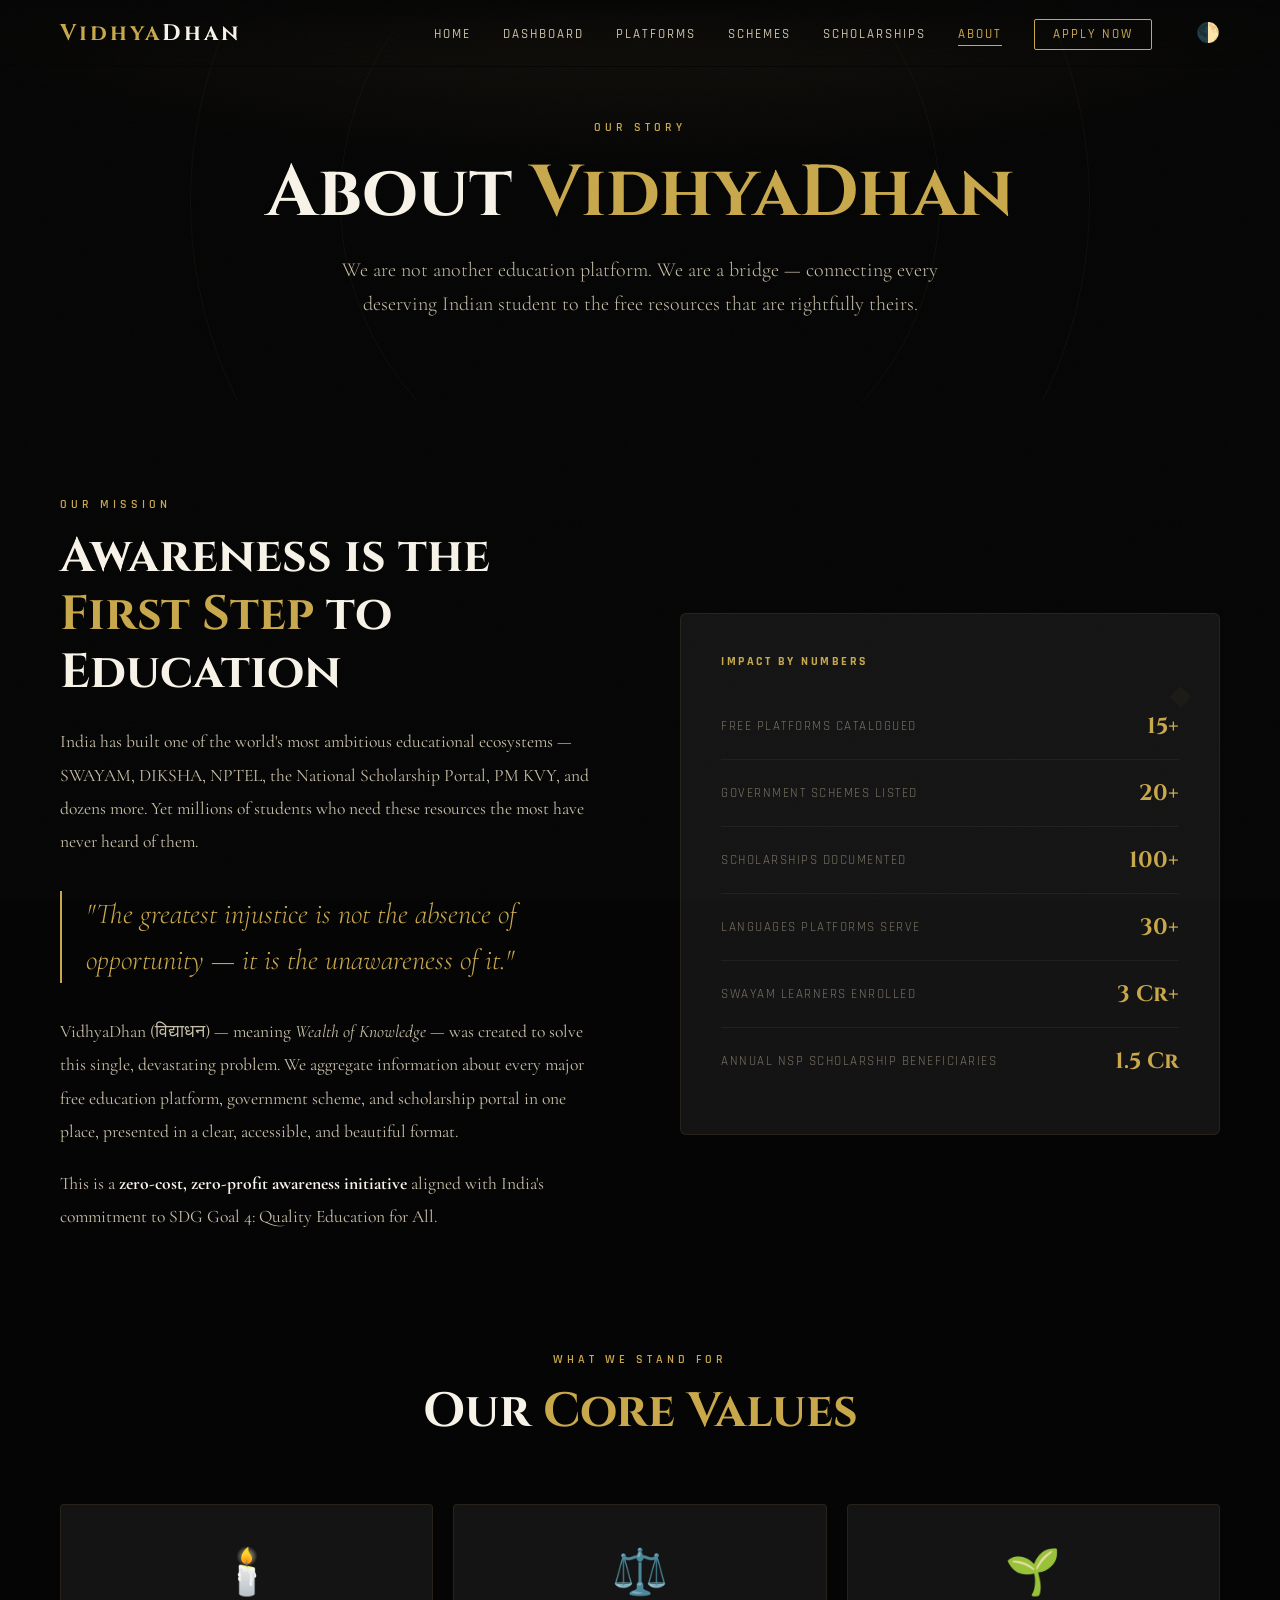
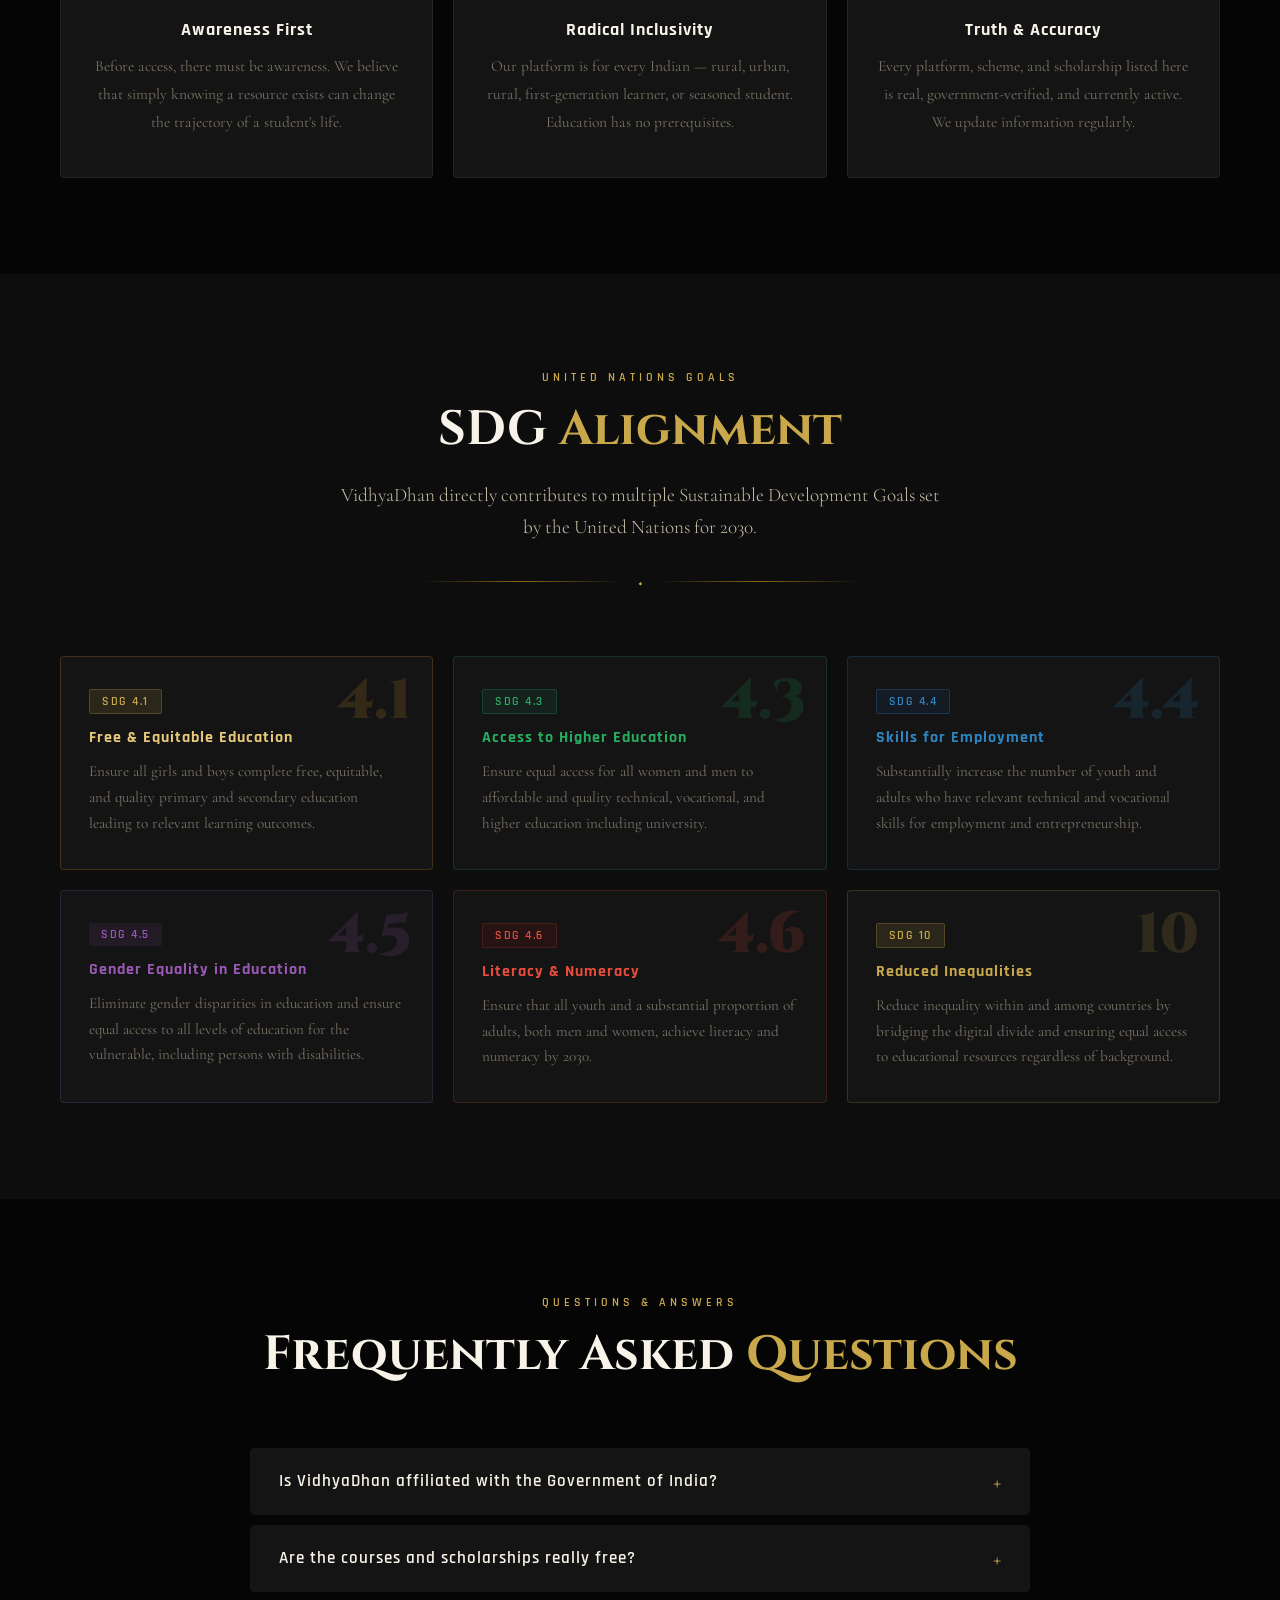
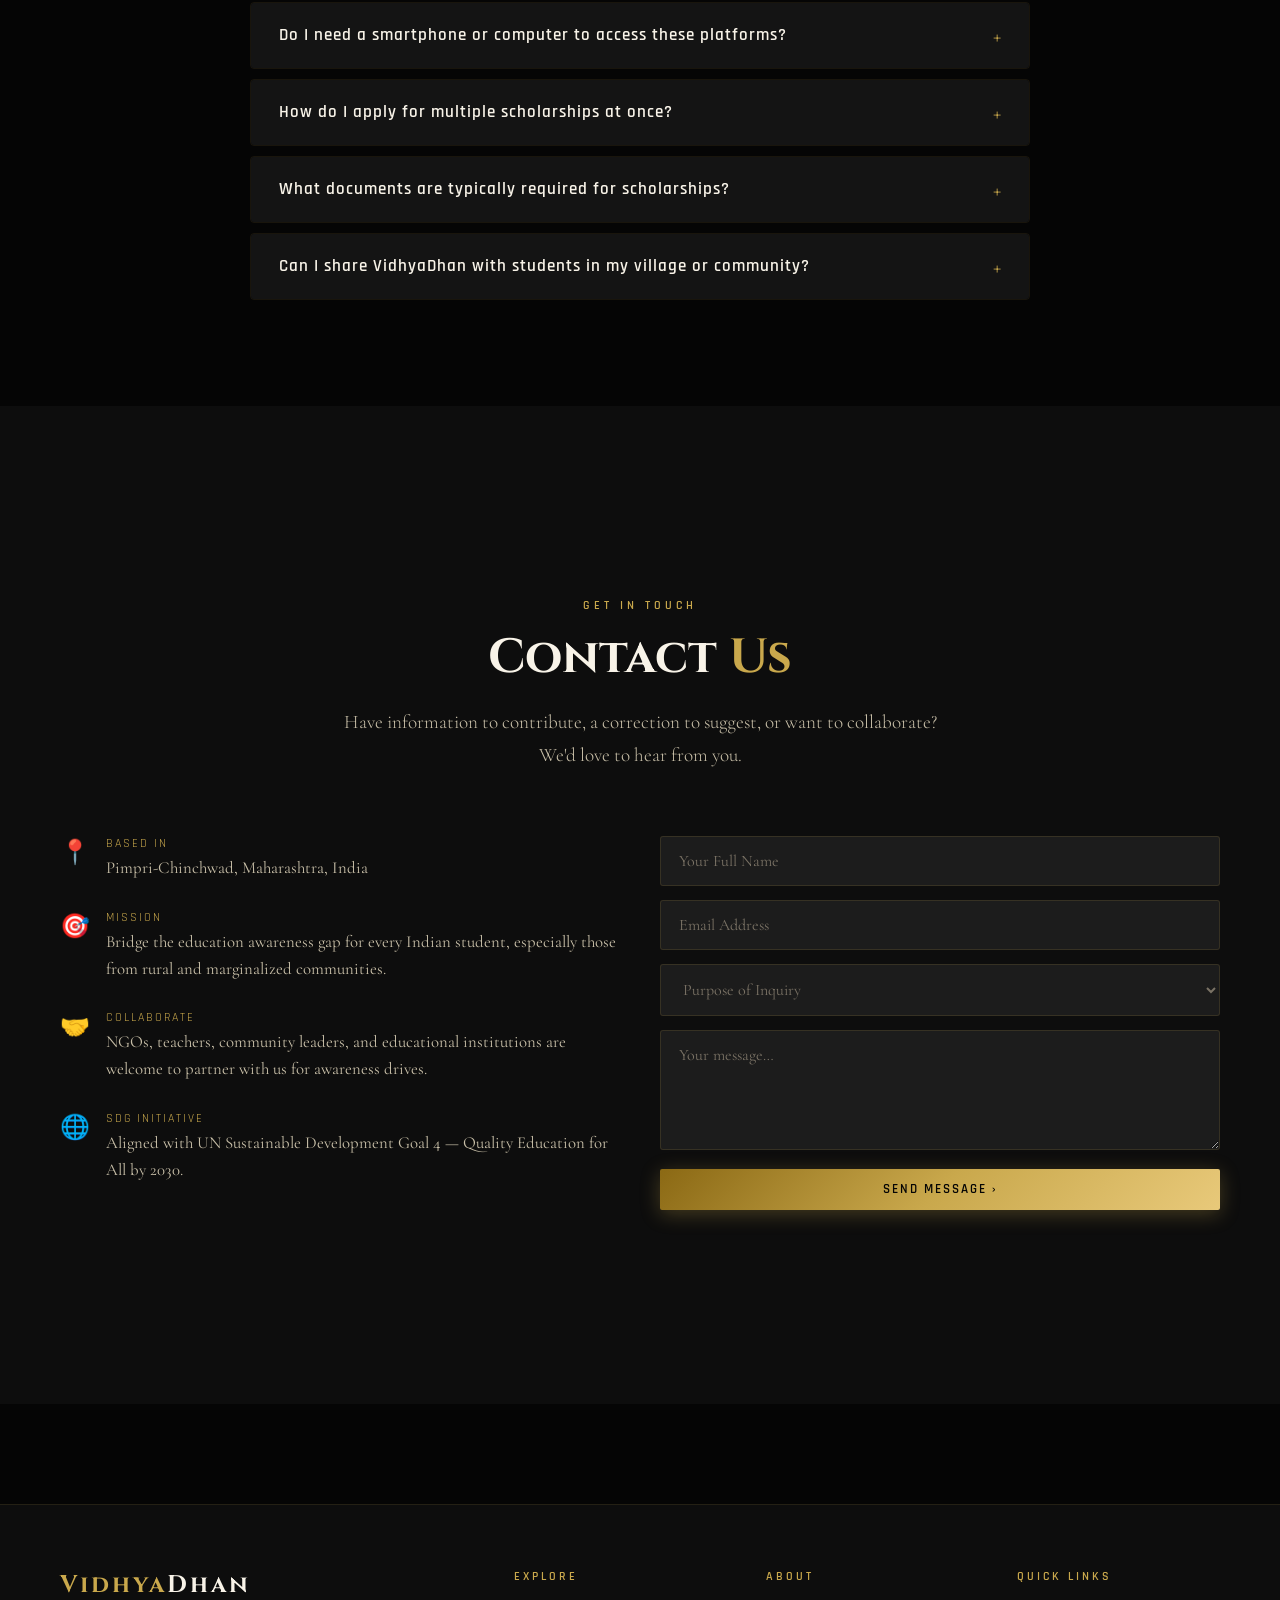
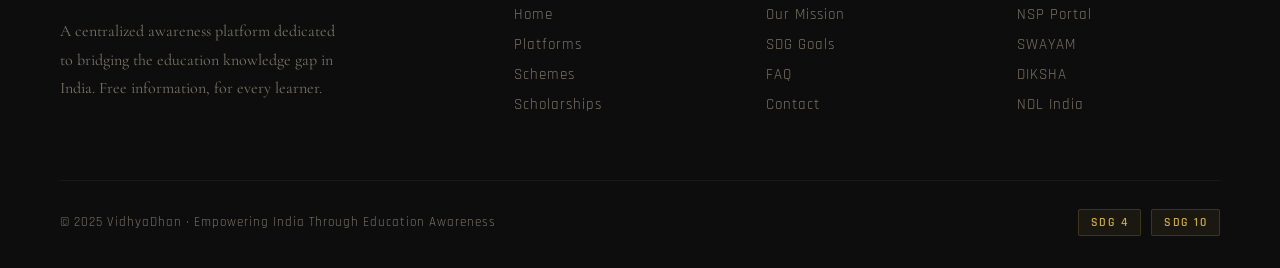
==== about.html @ 25ca8bea "Initial commit: Complete SDG website with all features" ====
<!DOCTYPE html>
<html lang="en">
<head>
<meta charset="UTF-8">
<meta name="viewport" content="width=device-width, initial-scale=1.0">
<meta name="description" content="VidhyaDhan is a free awareness platform connecting Indian students to free education portals, government schemes, and scholarships.">
<meta property="og:title" content="VidhyaDhan — Free Education for Every Indian">
<meta property="og:description" content="Discover free Indian and global education platforms, government schemes, and 100+ scholarships in one place.">
<meta property="og:type" content="website">
<meta name="theme-color" content="#050505">
<title>About — VidhyaDhan</title>
<link rel="stylesheet" href="style.css">
<style>
/* ─── ABOUT-SPECIFIC ─── */
.mission-grid {
  display: grid; grid-template-columns: 1fr 1fr; gap: 80px; align-items: center;
  margin-bottom: 100px;
}
.mission-text h2 { font-size: clamp(2rem, 4vw, 3rem); margin-bottom: 24px; }
.mission-text p { font-size: 1.1rem; color: var(--white-dim); line-height: 1.9; margin-bottom: 18px; }
.mission-pull {
  font-size: clamp(1.3rem, 2.5vw, 1.8rem); color: var(--gold);
  font-style: italic; font-family: 'Cormorant Garamond', serif; font-weight: 300;
  border-left: 2px solid var(--gold); padding-left: 24px;
  line-height: 1.6; margin: 32px 0;
}
.mission-visual {
  background: var(--black-3); border: 1px solid rgba(201,168,76,0.1);
  border-radius: 6px; padding: 40px; position: relative; overflow: hidden;
}
.mission-visual::after {
  content: '◆'; position: absolute; right: 24px; top: 24px;
  font-size: 6rem; color: rgba(201,168,76,0.04); line-height: 1;
}
.mv-row { display: flex; justify-content: space-between; align-items: center; padding: 18px 0; border-bottom: 1px solid rgba(255,255,255,0.05); }
.mv-row:last-child { border-bottom: none; }
.mv-label { font-family: 'Rajdhani', sans-serif; font-size: 0.82rem; color: var(--white-faint); letter-spacing: 1.5px; text-transform: uppercase; }
.mv-value { font-family: 'Cinzel', serif; font-size: 1.4rem; font-weight: 700; color: var(--gold); }

/* SDG Section */
.sdg-section { background: var(--black-2); padding: 96px 0; margin: 0; }
.sdg-cards { display: grid; grid-template-columns: repeat(3, 1fr); gap: 20px; }
.sdg-card {
  padding: 32px 28px; border-radius: 4px; position: relative; overflow: hidden;
  transition: transform 0.3s;
}
.sdg-card:hover { transform: translateY(-4px); }
.sdg-num { font-family: 'Cinzel', serif; font-size: 3.5rem; font-weight: 900; line-height: 1; margin-bottom: 12px; opacity: 0.15; position: absolute; top: 16px; right: 20px; }
.sdg-card h3 { font-family: 'Rajdhani', sans-serif; font-size: 1rem; font-weight: 700; letter-spacing: 1px; margin-bottom: 12px; position: relative; z-index: 1; }
.sdg-card p { font-size: 0.95rem; color: var(--white-faint); line-height: 1.7; position: relative; z-index: 1; }

/* Values */
.values-grid { display: grid; grid-template-columns: repeat(3, 1fr); gap: 20px; }
.value-card { text-align: center; padding: 40px 28px; }
.value-icon { font-size: 2.8rem; margin-bottom: 20px; display: block; }
.value-card h3 { font-family: 'Rajdhani', sans-serif; font-size: 1.1rem; font-weight: 700; letter-spacing: 1px; color: var(--white); margin-bottom: 12px; }
.value-card p { font-size: 0.97rem; color: var(--white-faint); line-height: 1.8; }

/* FAQ */
.faq-wrap { max-width: 780px; margin: 0 auto; }

/* Contact */
.contact-grid { display: grid; grid-template-columns: 1fr 1fr; gap: 40px; align-items: start; }
.contact-form input, .contact-form textarea, .contact-form select {
  width: 100%; padding: 14px 18px; margin-bottom: 14px;
  background: var(--black-4); border: 1px solid rgba(201,168,76,0.15);
  color: var(--white); font-family: 'Cormorant Garamond', serif; font-size: 1rem;
  border-radius: 3px; outline: none; transition: border-color 0.3s;
}
.contact-form input:focus, .contact-form textarea:focus { border-color: var(--gold); }
.contact-form textarea { height: 120px; resize: vertical; }
.contact-form input::placeholder, .contact-form textarea::placeholder { color: var(--white-faint); }
.contact-info-item { display: flex; gap: 16px; align-items: flex-start; margin-bottom: 28px; }
.ci-icon { font-size: 1.5rem; flex-shrink: 0; margin-top: 2px; }
.ci-label { font-family: 'Rajdhani', sans-serif; font-size: 0.75rem; color: var(--gold); letter-spacing: 2px; text-transform: uppercase; margin-bottom: 4px; }
.ci-value { font-size: 1.05rem; color: var(--white-dim); line-height: 1.6; }

@media (max-width: 900px) {
  .mission-grid, .contact-grid { grid-template-columns: 1fr; gap: 40px; }
  .sdg-cards { grid-template-columns: 1fr 1fr; }
  .values-grid { grid-template-columns: 1fr; }
}
@media (max-width: 580px) {
  .sdg-cards { grid-template-columns: 1fr; }
}
</style>
</head>
<body>
<nav>
  <a href="index.html" class="nav-logo">Vidhya<span>Dhan</span></a>
  <ul class="nav-links">
    <li><a href="index.html">Home</a></li>
    <li><a href="dashboard.html">Dashboard</a></li>
    <li><a href="platforms.html">Platforms</a></li>
    <li><a href="schemes.html">Schemes</a></li>
    <li><a href="scholarships.html">Scholarships</a></li>
    <li><a href="about.html" class="active">About</a></li>
    <li><a href="scholarships.html" class="nav-cta">Apply Now</a></li>
  </ul>
  <div class="nav-toggle"><span></span><span></span><span></span></div>
</nav>

<div class="page-hero">
  <div class="page-hero-bg"></div>
  <div class="page-hero-lines"></div>
  <span class="section-eyebrow" style="position:relative;z-index:1">Our Story</span>
  <h1 class="page-hero-title">About <span class="gold">VidhyaDhan</span></h1>
  <p class="page-hero-sub">We are not another education platform. We are a bridge — connecting every deserving Indian student to the free resources that are rightfully theirs.</p>
</div>

<section id="mission">
  <div class="mission-grid">
    <div class="mission-text reveal">
      <span class="section-eyebrow">Our Mission</span>
      <h2>Awareness is the <span style="color:var(--gold)">First Step</span> to Education</h2>
      <p>India has built one of the world's most ambitious educational ecosystems — SWAYAM, DIKSHA, NPTEL, the National Scholarship Portal, PM KVY, and dozens more. Yet millions of students who need these resources the most have never heard of them.</p>
      <div class="mission-pull">"The greatest injustice is not the absence of opportunity — it is the unawareness of it."</div>
      <p>VidhyaDhan (विद्याधन) — meaning <em>Wealth of Knowledge</em> — was created to solve this single, devastating problem. We aggregate information about every major free education platform, government scheme, and scholarship portal in one place, presented in a clear, accessible, and beautiful format.</p>
      <p>This is a <strong style="color:var(--white)">zero-cost, zero-profit awareness initiative</strong> aligned with India's commitment to SDG Goal 4: Quality Education for All.</p>
    </div>
    <div class="mission-visual reveal" data-delay="150">
      <h4 style="font-family:'Rajdhani',sans-serif;font-size:0.78rem;letter-spacing:2.5px;color:var(--gold);text-transform:uppercase;margin-bottom:24px">Impact by Numbers</h4>
      <div class="mv-row">
        <span class="mv-label">Free Platforms Catalogued</span>
        <span class="mv-value">15+</span>
      </div>
      <div class="mv-row">
        <span class="mv-label">Government Schemes Listed</span>
        <span class="mv-value">20+</span>
      </div>
      <div class="mv-row">
        <span class="mv-label">Scholarships Documented</span>
        <span class="mv-value">100+</span>
      </div>
      <div class="mv-row">
        <span class="mv-label">Languages Platforms Serve</span>
        <span class="mv-value">30+</span>
      </div>
      <div class="mv-row">
        <span class="mv-label">SWAYAM Learners Enrolled</span>
        <span class="mv-value">3 Cr+</span>
      </div>
      <div class="mv-row">
        <span class="mv-label">Annual NSP Scholarship Beneficiaries</span>
        <span class="mv-value">1.5 Cr</span>
      </div>
    </div>
  </div>

  <!-- Values -->
  <div class="section-header reveal">
    <span class="section-eyebrow">What We Stand For</span>
    <h2 class="section-title">Our <span class="gold">Core Values</span></h2>
  </div>
  <div class="values-grid">
    <div class="card value-card reveal">
      <span class="value-icon">🕯️</span>
      <h3>Awareness First</h3>
      <p>Before access, there must be awareness. We believe that simply knowing a resource exists can change the trajectory of a student's life.</p>
    </div>
    <div class="card value-card reveal" data-delay="100">
      <span class="value-icon">⚖️</span>
      <h3>Radical Inclusivity</h3>
      <p>Our platform is for every Indian — rural, urban, rural, first-generation learner, or seasoned student. Education has no prerequisites.</p>
    </div>
    <div class="card value-card reveal" data-delay="200">
      <span class="value-icon">🌱</span>
      <h3>Truth & Accuracy</h3>
      <p>Every platform, scheme, and scholarship listed here is real, government-verified, and currently active. We update information regularly.</p>
    </div>
  </div>
</section>

<!-- SDG SECTION -->
<div class="sdg-section" id="sdg">
  <div style="max-width:1280px;margin:0 auto;padding:0 60px;">
    <div class="section-header reveal">
      <span class="section-eyebrow">United Nations Goals</span>
      <h2 class="section-title">SDG <span class="gold">Alignment</span></h2>
      <p class="section-subtitle">VidhyaDhan directly contributes to multiple Sustainable Development Goals set by the United Nations for 2030.</p>
      <div class="gold-divider"><span class="gold-divider-icon">◆</span></div>
    </div>
    <div class="sdg-cards">
      <div class="card sdg-card reveal" style="border-color:rgba(232,160,36,0.2)">
        <div class="sdg-num" style="color:#e8a024">4.1</div>
        <span class="badge badge-gold" style="margin-bottom:14px">SDG 4.1</span>
        <h3 style="color:#e8c97a">Free & Equitable Education</h3>
        <p>Ensure all girls and boys complete free, equitable, and quality primary and secondary education leading to relevant learning outcomes.</p>
      </div>
      <div class="card sdg-card reveal" data-delay="80" style="border-color:rgba(39,174,96,0.2)">
        <div class="sdg-num" style="color:#27ae60">4.3</div>
        <span class="badge badge-emerald" style="margin-bottom:14px">SDG 4.3</span>
        <h3 style="color:#27ae60">Access to Higher Education</h3>
        <p>Ensure equal access for all women and men to affordable and quality technical, vocational, and higher education including university.</p>
      </div>
      <div class="card sdg-card reveal" data-delay="160" style="border-color:rgba(46,134,193,0.2)">
        <div class="sdg-num" style="color:#2e86c1">4.4</div>
        <span class="badge badge-sapphire" style="margin-bottom:14px">SDG 4.4</span>
        <h3 style="color:#2e86c1">Skills for Employment</h3>
        <p>Substantially increase the number of youth and adults who have relevant technical and vocational skills for employment and entrepreneurship.</p>
      </div>
      <div class="card sdg-card reveal" style="border-color:rgba(155,89,182,0.2)">
        <div class="sdg-num" style="color:#9b59b6">4.5</div>
        <span class="badge" style="background:rgba(155,89,182,0.1);color:#9b59b6;border-color:rgba(155,89,182,0.25);margin-bottom:14px">SDG 4.5</span>
        <h3 style="color:#9b59b6">Gender Equality in Education</h3>
        <p>Eliminate gender disparities in education and ensure equal access to all levels of education for the vulnerable, including persons with disabilities.</p>
      </div>
      <div class="card sdg-card reveal" data-delay="80" style="border-color:rgba(231,76,60,0.2)">
        <div class="sdg-num" style="color:#e74c3c">4.6</div>
        <span class="badge badge-crimson" style="margin-bottom:14px">SDG 4.6</span>
        <h3 style="color:#e74c3c">Literacy & Numeracy</h3>
        <p>Ensure that all youth and a substantial proportion of adults, both men and women, achieve literacy and numeracy by 2030.</p>
      </div>
      <div class="card sdg-card reveal" data-delay="160" style="border-color:rgba(201,168,76,0.2)">
        <div class="sdg-num" style="color:var(--gold)">10</div>
        <span class="badge badge-gold" style="margin-bottom:14px">SDG 10</span>
        <h3 style="color:var(--gold)">Reduced Inequalities</h3>
        <p>Reduce inequality within and among countries by bridging the digital divide and ensuring equal access to educational resources regardless of background.</p>
      </div>
    </div>
  </div>
</div>

<!-- FAQ -->
<section>
  <div class="section-header reveal">
    <span class="section-eyebrow">Questions & Answers</span>
    <h2 class="section-title">Frequently Asked <span class="gold">Questions</span></h2>
  </div>
  <div class="faq-wrap">
    <div class="accordion-item reveal">
      <div class="accordion-header">
        <h4>Is VidhyaDhan affiliated with the Government of India?</h4>
        <span class="accordion-icon">+</span>
      </div>
      <div class="accordion-body"><div class="accordion-body-inner">
        VidhyaDhan is an independent awareness initiative and is not officially affiliated with the Government of India. However, all information listed on this platform is sourced directly from official government portals (swayam.gov.in, diksha.gov.in, scholarships.gov.in, etc.) and is updated regularly for accuracy.
      </div></div>
    </div>
    <div class="accordion-item reveal">
      <div class="accordion-header">
        <h4>Are the courses and scholarships really free?</h4>
        <span class="accordion-icon">+</span>
      </div>
      <div class="accordion-body"><div class="accordion-body-inner">
        Yes. Every platform and scheme listed on VidhyaDhan offers free access to learning content. Some platforms (like SWAYAM and NPTEL) offer optional paid certification exams, but the course content itself is completely free. Scholarships listed are real government schemes with verified disbursements.
      </div></div>
    </div>
    <div class="accordion-item reveal">
      <div class="accordion-header">
        <h4>Do I need a smartphone or computer to access these platforms?</h4>
        <span class="accordion-icon">+</span>
      </div>
      <div class="accordion-body"><div class="accordion-body-inner">
        Not necessarily. PM e-VIDYA offers education through 34 DTH TV channels and radio — no internet or device required. DIKSHA has an offline mode. For students with smartphones, most platforms have dedicated apps with low-data or offline modes. We recommend DIKSHA and SWAYAM apps for mobile learners.
      </div></div>
    </div>
    <div class="accordion-item reveal">
      <div class="accordion-header">
        <h4>How do I apply for multiple scholarships at once?</h4>
        <span class="accordion-icon">+</span>
      </div>
      <div class="accordion-body"><div class="accordion-body-inner">
        The National Scholarship Portal (scholarships.gov.in) is a single-window system. After registering once with your Aadhaar, you can apply to all eligible central government scholarships simultaneously. The system automatically matches you with schemes based on your profile. There is no limit on how many schemes you can apply to.
      </div></div>
    </div>
    <div class="accordion-item reveal">
      <div class="accordion-header">
        <h4>What documents are typically required for scholarships?</h4>
        <span class="accordion-icon">+</span>
      </div>
      <div class="accordion-body"><div class="accordion-body-inner">
        Most scholarships require: Aadhaar Card, Class 10/12 marksheets, Bank account details (in student's name), Income certificate from a government authority, Caste certificate (if applicable), Admission letter or fee receipt from the institution, and a recent passport-size photograph. Prepare these documents before the deadline to avoid last-minute issues.
      </div></div>
    </div>
    <div class="accordion-item reveal">
      <div class="accordion-header">
        <h4>Can I share VidhyaDhan with students in my village or community?</h4>
        <span class="accordion-icon">+</span>
      </div>
      <div class="accordion-body"><div class="accordion-body-inner">
        Absolutely — and we encourage it! VidhyaDhan was built precisely for this purpose. Please share this website with teachers, parents, NGOs, gram panchayats, and any student who could benefit. Print pages if needed, share links, or simply walk through it with someone who needs it. Every share potentially unlocks a future.
      </div></div>
    </div>
  </div>
</section>

<!-- CONTACT -->
<section style="background:var(--black-2);max-width:none;padding-left:0;padding-right:0;">
  <div style="max-width:1280px;margin:0 auto;padding:96px 60px;">
    <div class="section-header reveal">
      <span class="section-eyebrow">Get in Touch</span>
      <h2 class="section-title">Contact <span class="gold">Us</span></h2>
      <p class="section-subtitle">Have information to contribute, a correction to suggest, or want to collaborate? We'd love to hear from you.</p>
    </div>
    <div class="contact-grid">
      <div class="reveal">
        <div class="contact-info-item">
          <span class="ci-icon">📍</span>
          <div>
            <div class="ci-label">Based In</div>
            <div class="ci-value">Pimpri-Chinchwad, Maharashtra, India</div>
          </div>
        </div>
        <div class="contact-info-item">
          <span class="ci-icon">🎯</span>
          <div>
            <div class="ci-label">Mission</div>
            <div class="ci-value">Bridge the education awareness gap for every Indian student, especially those from rural and marginalized communities.</div>
          </div>
        </div>
        <div class="contact-info-item">
          <span class="ci-icon">🤝</span>
          <div>
            <div class="ci-label">Collaborate</div>
            <div class="ci-value">NGOs, teachers, community leaders, and educational institutions are welcome to partner with us for awareness drives.</div>
          </div>
        </div>
        <div class="contact-info-item">
          <span class="ci-icon">🌐</span>
          <div>
            <div class="ci-label">SDG Initiative</div>
            <div class="ci-value">Aligned with UN Sustainable Development Goal 4 — Quality Education for All by 2030.</div>
          </div>
        </div>
      </div>
      <div class="reveal" data-delay="150">
        <div class="contact-form">
          <input type="text" placeholder="Your Full Name">
          <input type="email" placeholder="Email Address">
          <select style="color:var(--white-faint)">
            <option value="" disabled selected>Purpose of Inquiry</option>
            <option>Report a broken/outdated link</option>
            <option>Suggest a new platform/scheme</option>
            <option>Partnership / Collaboration</option>
            <option>General Feedback</option>
            <option>Other</option>
          </select>
          <textarea placeholder="Your message…"></textarea>
          <button class="btn btn-gold" style="width:100%;justify-content:center" onclick="alert('Thank you! Your message has been received. We will respond within 48 hours.')">Send Message ›</button>
        </div>
      </div>
    </div>
  </div>
</section>

<footer>
  <div class="footer-grid">
    <div class="footer-brand">
      <span class="footer-logo">Vidhya<span>Dhan</span></span>
      <p class="footer-desc">A centralized awareness platform dedicated to bridging the education knowledge gap in India. Free information, for every learner.</p>
    </div>
    <div class="footer-col"><h5>Explore</h5><ul>
      <li><a href="index.html">Home</a></li>
      <li><a href="platforms.html">Platforms</a></li>
      <li><a href="schemes.html">Schemes</a></li>
      <li><a href="scholarships.html">Scholarships</a></li>
    </ul></div>
    <div class="footer-col"><h5>About</h5><ul>
      <li><a href="#mission">Our Mission</a></li>
      <li><a href="#sdg">SDG Goals</a></li>
      <li><a href="#">FAQ</a></li>
      <li><a href="#">Contact</a></li>
    </ul></div>
    <div class="footer-col"><h5>Quick Links</h5><ul>
      <li><a href="https://scholarships.gov.in" target="_blank">NSP Portal</a></li>
      <li><a href="https://swayam.gov.in" target="_blank">SWAYAM</a></li>
      <li><a href="https://diksha.gov.in" target="_blank">DIKSHA</a></li>
      <li><a href="https://ndl.gov.in" target="_blank">NDL India</a></li>
    </ul></div>
  </div>
  <div class="footer-bottom">
    <p class="footer-copy">© 2025 VidhyaDhan · Empowering India Through Education Awareness</p>
    <div class="footer-sdg">
      <span class="sdg-badge">SDG 4</span>
      <span class="sdg-badge">SDG 10</span>
    </div>
  </div>
</footer>
<script src="main.js"></script>
</body>
</html>
---- style.css ----
/* ═══════════════════════════════════════════════════════════
   VIDHYADHAN — SHARED DESIGN SYSTEM
   Premium Black × Gold Education Portal
═══════════════════════════════════════════════════════════ */

@import url('https://fonts.googleapis.com/css2?family=Cinzel:wght@400;600;700;900&family=Cormorant+Garamond:ital,wght@0,300;0,400;0,600;1,300;1,400&family=Rajdhani:wght@300;400;500;600;700&display=swap');

:root {
  --gold:         #C9A84C;
  --gold-light:   #E8C97A;
  --gold-pale:    #F5E6B8;
  --gold-dark:    #8B6914;
  --gold-dim:     rgba(201,168,76,0.15);
  --black:        #050505;
  --black-2:      #0D0D0D;
  --black-3:      #141414;
  --black-4:      #1C1C1C;
  --black-5:      #252525;
  --white:        #F8F3E8;
  --white-dim:    #C8BFA8;
  --white-faint:  #7A7265;
  --emerald:      #1A6B4A;
  --emerald-l:    #27AE60;
  --sapphire:     #1A3A6B;
  --sapphire-l:   #2E86C1;
  --crimson:      #8B1A1A;
  --crimson-l:    #C0392B;
}

*, *::before, *::after { box-sizing: border-box; margin: 0; padding: 0; }
html { scroll-behavior: smooth; }

body {
  background: var(--black);
  color: var(--white);
  font-family: 'Cormorant Garamond', Georgia, serif;
  overflow-x: hidden;
  min-height: 100vh;
}

/* Noise texture overlay */
body::after {
  content: '';
  position: fixed; inset: 0; pointer-events: none; z-index: 9998;
  opacity: 0.025;
  background-image: url("data:image/svg+xml,%3Csvg xmlns='http://www.w3.org/2000/svg' width='300' height='300'%3E%3Cfilter id='n'%3E%3CfeTurbulence type='fractalNoise' baseFrequency='0.75' numOctaves='4' stitchTiles='stitch'/%3E%3C/filter%3E%3Crect width='300' height='300' filter='url(%23n)'/%3E%3C/svg%3E");
}

::-webkit-scrollbar { width: 4px; }
::-webkit-scrollbar-track { background: var(--black-2); }
::-webkit-scrollbar-thumb { background: var(--gold-dark); border-radius: 2px; }

/* ══════════ TYPOGRAPHY ══════════ */
h1, h2, h3, h4 { font-family: 'Cinzel', serif; font-weight: 700; line-height: 1.2; }
p, li, td, th { font-family: 'Cormorant Garamond', serif; }
.label, .tag, .btn, nav a, .stat-num { font-family: 'Rajdhani', sans-serif; }

/* ══════════ NAVIGATION ══════════ */
nav {
  position: fixed; top: 0; left: 0; right: 0; z-index: 1000;
  display: flex; align-items: center; justify-content: space-between;
  padding: 18px 60px;
  background: linear-gradient(to bottom, rgba(5,5,5,0.98) 0%, transparent 100%);
  transition: background 0.4s, border-color 0.4s;
  border-bottom: 1px solid transparent;
}
nav.scrolled {
  background: rgba(7,7,7,0.97);
  border-color: rgba(201,168,76,0.18);
  backdrop-filter: blur(12px);
}
.nav-logo {
  font-family: 'Cinzel', serif; font-size: 1.4rem; font-weight: 700;
  color: var(--gold); text-decoration: none; letter-spacing: 3px;
}
.nav-logo span { color: var(--white); }
.nav-links { display: flex; gap: 32px; list-style: none; align-items: center; }
.nav-links a {
  font-family: 'Rajdhani', sans-serif; font-size: 0.82rem; font-weight: 500;
  color: var(--white-dim); text-decoration: none; letter-spacing: 2px;
  text-transform: uppercase; position: relative; transition: color 0.3s;
  padding-bottom: 3px;
}
.nav-links a::after {
  content: ''; position: absolute; bottom: 0; left: 0; right: 0; height: 1px;
  background: var(--gold); transform: scaleX(0); transform-origin: left;
  transition: transform 0.3s;
}
.nav-links a:hover, .nav-links a.active { color: var(--gold); }
.nav-links a:hover::after, .nav-links a.active::after { transform: scaleX(1); }
.nav-cta {
  background: transparent;
  border: 1px solid var(--gold);
  color: var(--gold) !important;
  padding: 6px 18px !important;
  border-radius: 2px;
  transition: background 0.3s, color 0.3s !important;
}
.nav-cta:hover { background: var(--gold) !important; color: var(--black) !important; }
.nav-cta::after { display: none !important; }

/* Mobile nav toggle */
.nav-toggle { display: none; flex-direction: column; gap: 5px; cursor: pointer; padding: 4px; }
.nav-toggle span {
  display: block; width: 24px; height: 1.5px; background: var(--gold); transition: all 0.3s;
}

/* ══════════ GOLD DIVIDER ══════════ */
.gold-divider {
  display: flex; align-items: center; gap: 16px; margin: 0 auto;
  justify-content: center;
}
.gold-divider::before, .gold-divider::after {
  content: ''; flex: 1; height: 1px;
  background: linear-gradient(to right, transparent, var(--gold-dark), transparent);
  max-width: 200px;
}
.gold-divider-icon { color: var(--gold); font-size: 1rem; }

/* ══════════ SECTION HEADER ══════════ */
.section-header { text-align: center; margin-bottom: 64px; }
.section-eyebrow {
  font-family: 'Rajdhani', sans-serif; font-size: 0.75rem; font-weight: 600;
  color: var(--gold); letter-spacing: 4px; text-transform: uppercase;
  margin-bottom: 16px; display: block;
}
.section-title {
  font-size: clamp(1.8rem, 4vw, 3rem); color: var(--white);
  margin-bottom: 20px;
}
.section-title .gold { color: var(--gold); }
.section-subtitle {
  font-size: 1.2rem; color: var(--white-dim); max-width: 600px; margin: 0 auto 28px;
  font-weight: 300; line-height: 1.7;
}

/* ══════════ BUTTONS ══════════ */
.btn {
  display: inline-flex; align-items: center; gap: 8px;
  padding: 12px 32px; font-size: 0.82rem; font-weight: 600;
  letter-spacing: 2px; text-transform: uppercase; text-decoration: none;
  border: none; cursor: pointer; transition: all 0.3s; border-radius: 2px;
  font-family: 'Rajdhani', sans-serif;
}
.btn-gold {
  background: linear-gradient(135deg, var(--gold-dark), var(--gold), var(--gold-light));
  color: var(--black); box-shadow: 0 4px 20px rgba(201,168,76,0.3);
}
.btn-gold:hover {
  box-shadow: 0 6px 30px rgba(201,168,76,0.5); transform: translateY(-2px);
}
.btn-outline {
  background: transparent; color: var(--gold);
  border: 1px solid rgba(201,168,76,0.5);
}
.btn-outline:hover { border-color: var(--gold); background: var(--gold-dim); }

/* ══════════ CARDS ══════════ */
.card {
  background: var(--black-3);
  border: 1px solid rgba(201,168,76,0.1);
  border-radius: 4px; padding: 32px;
  transition: border-color 0.3s, transform 0.3s, box-shadow 0.3s;
  position: relative; overflow: hidden;
}
.card::before {
  content: ''; position: absolute; top: 0; left: 0; right: 0; height: 1px;
  background: linear-gradient(to right, transparent, var(--gold), transparent);
  opacity: 0; transition: opacity 0.3s;
}
.card:hover {
  border-color: rgba(201,168,76,0.35);
  transform: translateY(-4px);
  box-shadow: 0 12px 40px rgba(0,0,0,0.5), 0 0 30px rgba(201,168,76,0.06);
}
.card:hover::before { opacity: 1; }

/* ══════════ STATS ══════════ */
.stat-num {
  font-size: 3rem; font-weight: 700; color: var(--gold);
  line-height: 1; letter-spacing: -1px;
}
.stat-label { font-size: 0.9rem; color: var(--white-dim); margin-top: 6px; }

/* ══════════ BADGE / TAG ══════════ */
.badge {
  display: inline-block; padding: 4px 12px; border-radius: 2px;
  font-family: 'Rajdhani', sans-serif; font-size: 0.72rem; font-weight: 600;
  letter-spacing: 1.5px; text-transform: uppercase;
}
.badge-gold { background: rgba(201,168,76,0.12); color: var(--gold); border: 1px solid rgba(201,168,76,0.25); }
.badge-emerald { background: rgba(26,107,74,0.15); color: var(--emerald-l); border: 1px solid rgba(39,174,96,0.25); }
.badge-sapphire { background: rgba(26,58,107,0.2); color: var(--sapphire-l); border: 1px solid rgba(46,134,193,0.25); }
.badge-crimson { background: rgba(139,26,26,0.15); color: #E74C3C; border: 1px solid rgba(192,57,43,0.25); }

/* ══════════ PAGE HERO ══════════ */
.page-hero {
  min-height: 42vh; display: flex; flex-direction: column;
  align-items: center; justify-content: center; text-align: center;
  padding: 120px 60px 80px; position: relative; overflow: hidden;
}
.page-hero-bg {
  position: absolute; inset: 0;
  background: radial-gradient(ellipse 80% 60% at 50% 0%, rgba(201,168,76,0.08) 0%, transparent 70%);
}
.page-hero-lines {
  position: absolute; inset: 0; overflow: hidden; pointer-events: none;
}
.page-hero-lines::before, .page-hero-lines::after {
  content: ''; position: absolute;
  border: 1px solid rgba(201,168,76,0.05);
}
.page-hero-lines::before {
  width: 600px; height: 600px; border-radius: 50%;
  top: 50%; left: 50%; transform: translate(-50%, -50%);
}
.page-hero-lines::after {
  width: 900px; height: 900px; border-radius: 50%;
  top: 50%; left: 50%; transform: translate(-50%, -50%);
}
.page-hero-title {
  font-size: clamp(2.2rem, 6vw, 4.5rem); color: var(--white);
  position: relative; z-index: 1; margin-bottom: 16px;
}
.page-hero-title .gold { color: var(--gold); }
.page-hero-sub {
  font-size: 1.25rem; color: var(--white-dim); max-width: 650px;
  font-weight: 300; line-height: 1.7; position: relative; z-index: 1;
}

/* ══════════ TABLE ══════════ */
.data-table { width: 100%; border-collapse: collapse; font-size: 1rem; }
.data-table thead th {
  font-family: 'Rajdhani', sans-serif; font-size: 0.75rem; font-weight: 600;
  letter-spacing: 2px; text-transform: uppercase; color: var(--gold);
  padding: 14px 20px; border-bottom: 1px solid rgba(201,168,76,0.3);
  text-align: left; background: var(--black-4);
}
.data-table tbody tr { border-bottom: 1px solid rgba(255,255,255,0.04); transition: background 0.2s; }
.data-table tbody tr:hover { background: rgba(201,168,76,0.04); }
.data-table td { padding: 16px 20px; color: var(--white-dim); vertical-align: top; line-height: 1.6; }
.data-table td strong { color: var(--white); font-weight: 600; }
.data-table td a { color: var(--gold); text-decoration: none; font-family: 'Rajdhani', sans-serif; font-size: 0.85rem; letter-spacing: 1px; }
.data-table td a:hover { color: var(--gold-light); }

/* ══════════ ACCORDION ══════════ */
.accordion-item {
  border: 1px solid rgba(201,168,76,0.1); border-radius: 4px; margin-bottom: 10px;
  overflow: hidden;
}
.accordion-header {
  display: flex; align-items: center; justify-content: space-between;
  padding: 20px 28px; cursor: pointer; background: var(--black-3);
  transition: background 0.3s;
}
.accordion-header:hover { background: var(--black-4); }
.accordion-header h4 { font-size: 1.05rem; color: var(--white); font-family: 'Rajdhani', sans-serif; font-weight: 600; letter-spacing: 1px; }
.accordion-icon { color: var(--gold); font-size: 1.3rem; transition: transform 0.3s; flex-shrink: 0; }
.accordion-item.open .accordion-icon { transform: rotate(45deg); }
.accordion-body { max-height: 0; overflow: hidden; transition: max-height 0.4s ease; }
.accordion-body-inner { padding: 20px 28px 28px; color: var(--white-dim); line-height: 1.8; font-size: 1.05rem; }
.accordion-item.open .accordion-body { max-height: 600px; }

/* ══════════ SEARCH ══════════ */
.search-wrap { position: relative; max-width: 540px; margin: 0 auto 48px; }
.search-input {
  width: 100%; padding: 16px 52px 16px 20px;
  background: var(--black-3); border: 1px solid rgba(201,168,76,0.2);
  color: var(--white); font-family: 'Rajdhani', sans-serif; font-size: 1rem;
  border-radius: 3px; outline: none; transition: border-color 0.3s;
  letter-spacing: 1px;
}
.search-input::placeholder { color: var(--white-faint); }
.search-input:focus { border-color: var(--gold); }
.search-icon { position: absolute; right: 16px; top: 50%; transform: translateY(-50%); color: var(--gold); font-size: 1.1rem; }

/* ══════════ FOOTER ══════════ */
footer {
  background: var(--black-2);
  border-top: 1px solid rgba(201,168,76,0.12);
  padding: 64px 60px 32px;
  margin-top: 100px;
}
.footer-grid {
  display: grid; grid-template-columns: 2fr 1fr 1fr 1fr; gap: 48px;
  margin-bottom: 56px;
}
.footer-brand { }
.footer-logo {
  font-family: 'Cinzel', serif; font-size: 1.5rem; font-weight: 700;
  color: var(--gold); letter-spacing: 3px; margin-bottom: 16px; display: block;
}
.footer-logo span { color: var(--white); }
.footer-desc { font-size: 1rem; color: var(--white-faint); line-height: 1.8; max-width: 280px; }
.footer-col h5 {
  font-family: 'Rajdhani', sans-serif; font-size: 0.75rem; font-weight: 600;
  color: var(--gold); letter-spacing: 3px; text-transform: uppercase; margin-bottom: 20px;
}
.footer-col ul { list-style: none; }
.footer-col ul li { margin-bottom: 10px; }
.footer-col ul li a {
  color: var(--white-faint); text-decoration: none; font-size: 0.95rem;
  transition: color 0.3s; font-family: 'Rajdhani', sans-serif; letter-spacing: 1px;
}
.footer-col ul li a:hover { color: var(--gold); }
.footer-bottom {
  border-top: 1px solid rgba(255,255,255,0.05);
  padding-top: 28px; display: flex; align-items: center; justify-content: space-between;
  flex-wrap: wrap; gap: 12px;
}
.footer-copy { font-size: 0.82rem; color: var(--white-faint); font-family: 'Rajdhani', sans-serif; letter-spacing: 1px; }
.footer-sdg { display: flex; align-items: center; gap: 10px; }
.sdg-badge {
  background: rgba(201,168,76,0.08); border: 1px solid rgba(201,168,76,0.2);
  color: var(--gold); font-family: 'Rajdhani', sans-serif; font-size: 0.72rem;
  font-weight: 600; letter-spacing: 1.5px; padding: 5px 12px; border-radius: 2px;
}

/* ══════════ REVEAL ANIMATION ══════════ */
.reveal {
  opacity: 0; transform: translateY(28px); transition: opacity 0.7s ease, transform 0.7s ease;
}
.reveal.visible { opacity: 1; transform: none; }

/* ══════════ GRID UTILITIES ══════════ */
.grid-2 { display: grid; grid-template-columns: repeat(2, 1fr); gap: 24px; }
.grid-3 { display: grid; grid-template-columns: repeat(3, 1fr); gap: 24px; }
.grid-4 { display: grid; grid-template-columns: repeat(4, 1fr); gap: 24px; }

/* ══════════ SECTION ══════════ */
section { padding: 96px 60px; max-width: 1280px; margin: 0 auto; }
.full-width-section { padding: 96px 0; }
.full-width-section > * { max-width: 1280px; margin-left: auto; margin-right: auto; padding-left: 60px; padding-right: 60px; }

/* ══════════ RESPONSIVE ══════════ */
@media (max-width: 1024px) {
  nav { padding: 18px 32px; }
  section { padding: 72px 32px; }
  .grid-4 { grid-template-columns: repeat(2, 1fr); }
  .footer-grid { grid-template-columns: 1fr 1fr; }
}
@media (max-width: 768px) {
  nav { padding: 16px 24px; }
  .nav-links { display: none; flex-direction: column; position: absolute; top: 100%; left: 0; right: 0; background: var(--black-2); padding: 20px 24px; gap: 20px; border-bottom: 1px solid var(--gold-dim); }
  .nav-links.open { display: flex; }
  .nav-toggle { display: flex; }
  section { padding: 60px 24px; }
  .grid-2, .grid-3, .grid-4 { grid-template-columns: 1fr; }
  .footer-grid { grid-template-columns: 1fr; }
  footer { padding: 48px 24px 28px; }
  .page-hero { padding: 100px 24px 60px; }
  .data-table { font-size: 0.9rem; }
  .data-table thead th, .data-table td { padding: 12px 12px; }
}

/* ---------- LIGHT MODE ---------- */
body.light-mode {
  --black: #F8F3E8;
  --black-2: #F0EAD6;
  --black-3: #FFFFFF;
  --black-4: #E8E0CB;
  --black-5: #DCD2BB;
  --white: #1A1A1A;
  --white-dim: #4A4A4A;
  --white-faint: #6A6A6A;
  --gold-dim: rgba(201,168,76,0.25);
}
body.light-mode nav {
  background: linear-gradient(to bottom, rgba(248,243,232,0.98) 0%, transparent 100%);
}
body.light-mode nav.scrolled {
  background: rgba(250,248,242,0.97);
  border-color: rgba(201,168,76,0.3);
}
body.light-mode .nav-logo span { color: var(--white); }
body.light-mode .page-hero-title { color: var(--white); }
body.light-mode .data-table tbody tr { border-bottom: 1px solid rgba(0,0,0,0.08); }
body.light-mode .card, body.light-mode .platform-full-card, body.light-mode .global-card, body.light-mode .scheme-card, body.light-mode .scholarship-card, body.light-mode .dash-card {
  box-shadow: 0 4px 20px rgba(0,0,0,0.03);
}
body.light-mode .scheme-card .scheme-detail, body.light-mode #checker-results { border-top-color: rgba(0,0,0,0.08); }
body.light-mode .accordion-header { border-bottom: 1px solid rgba(0,0,0,0.05); }
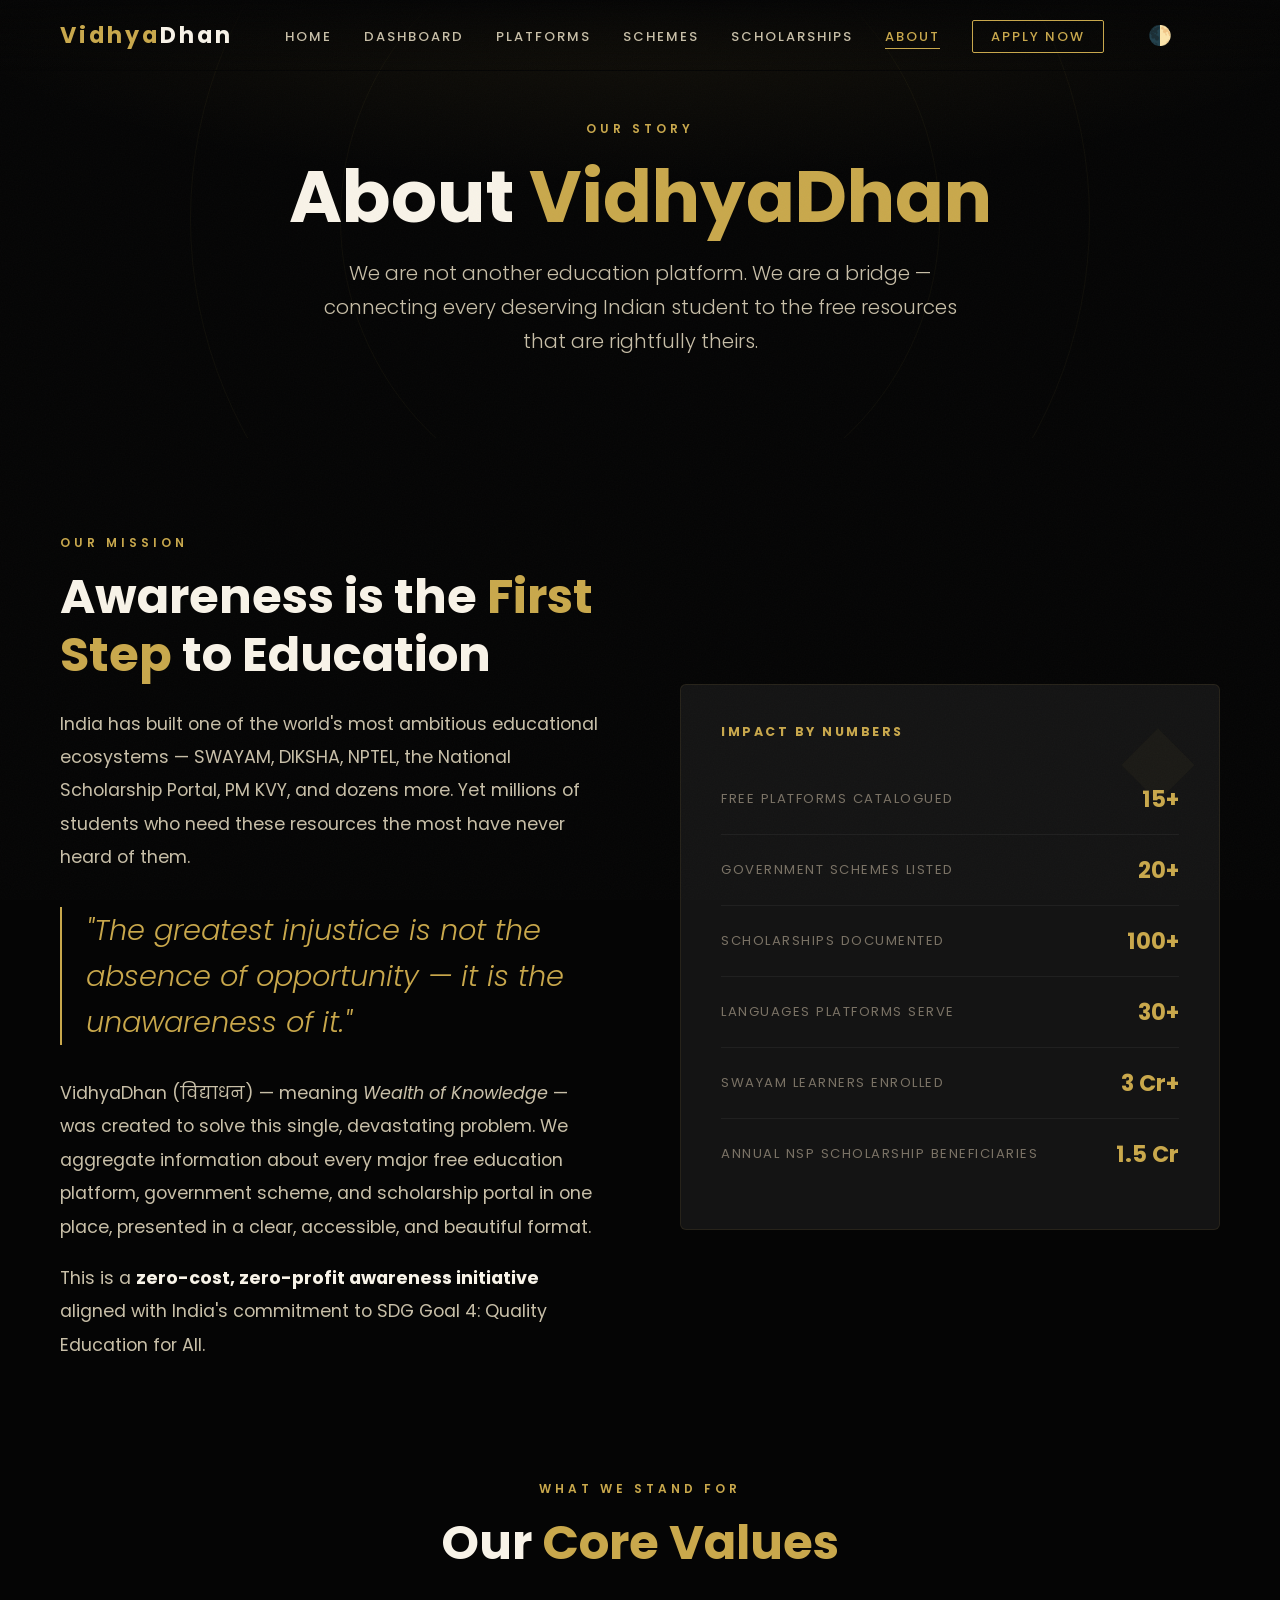
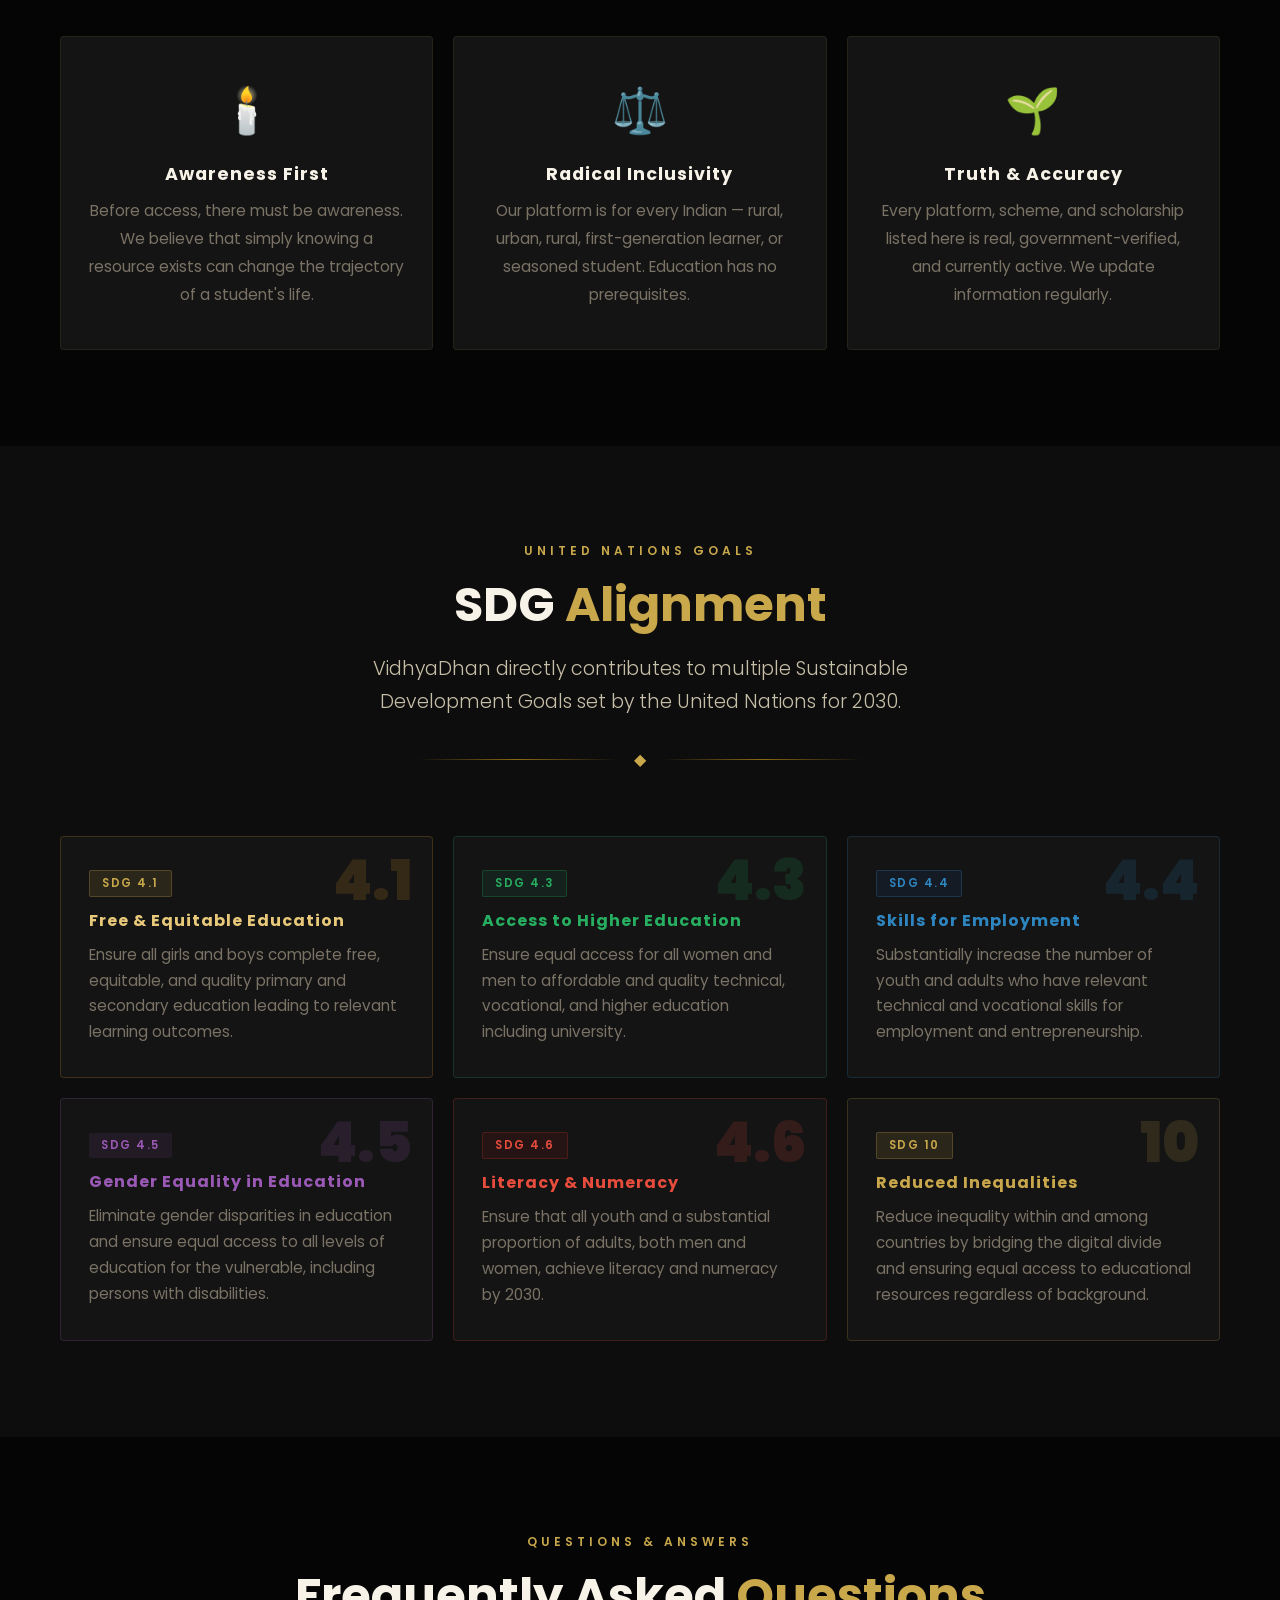
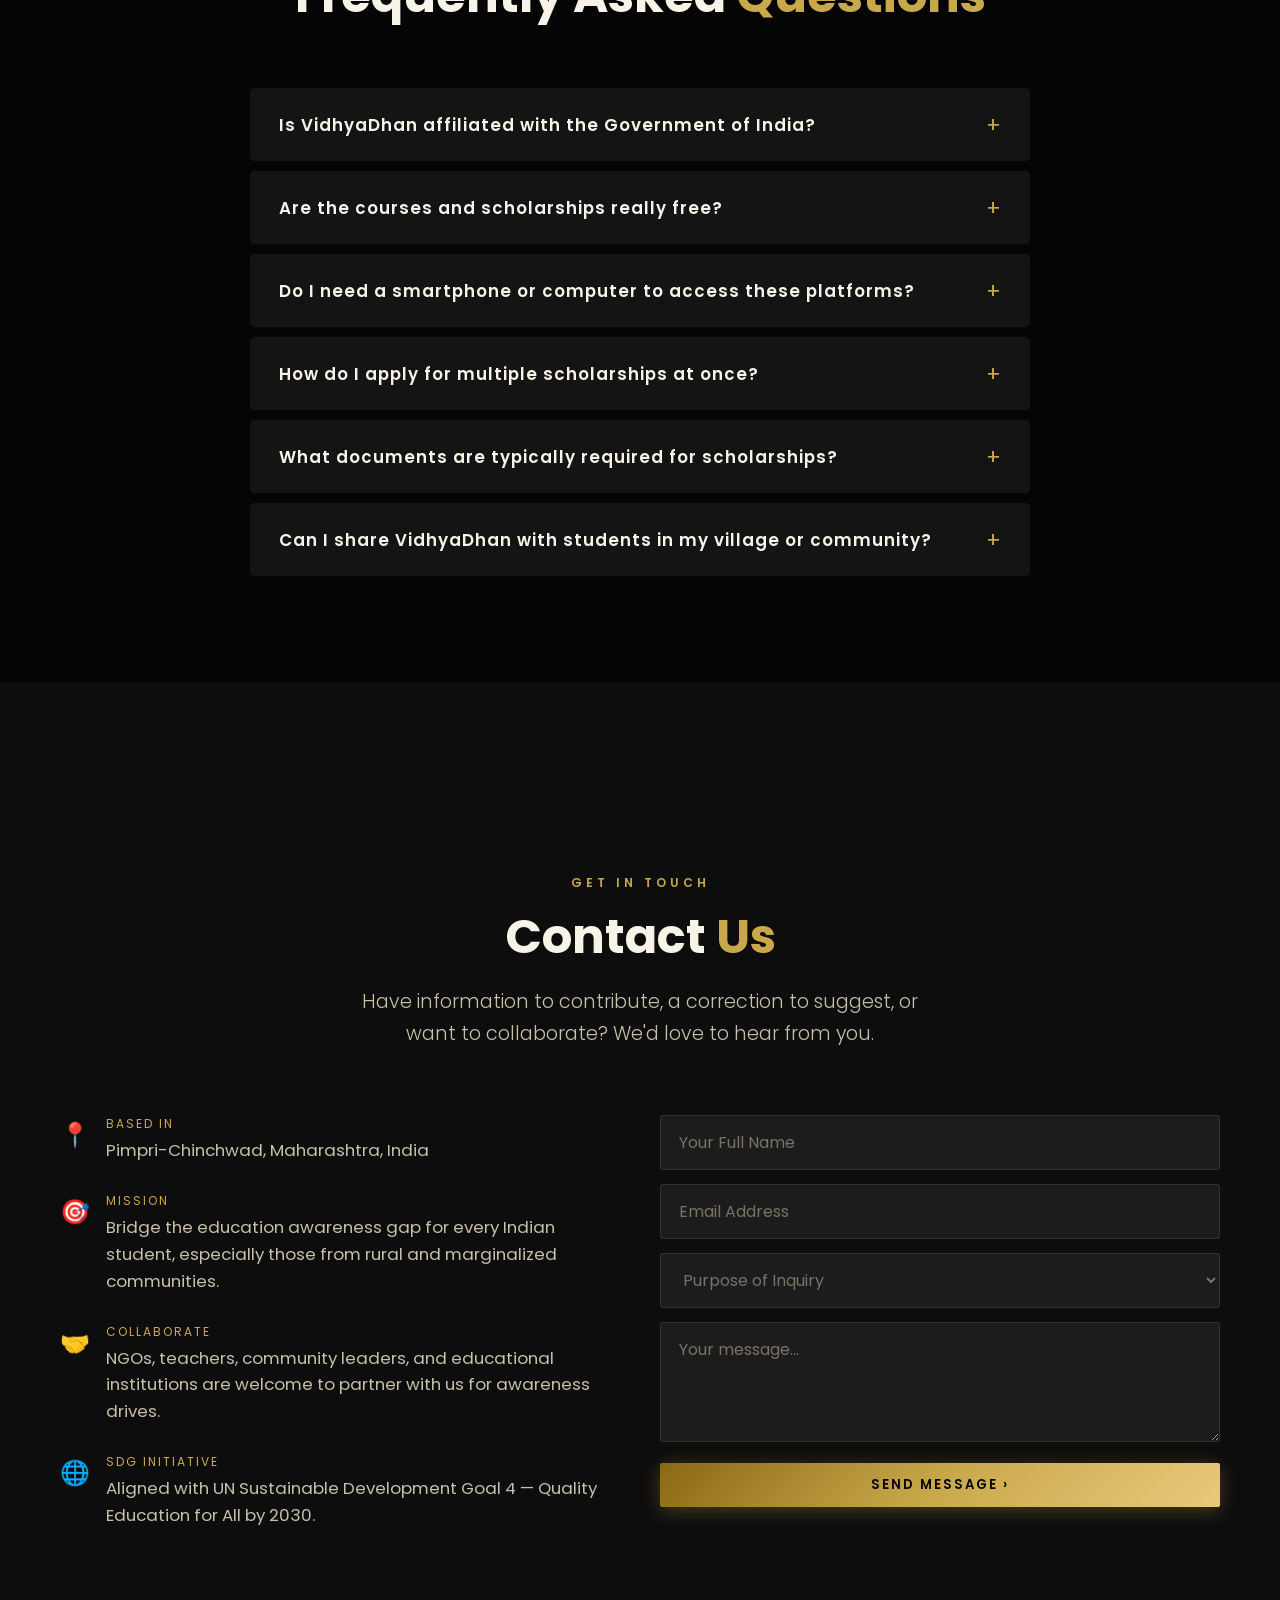
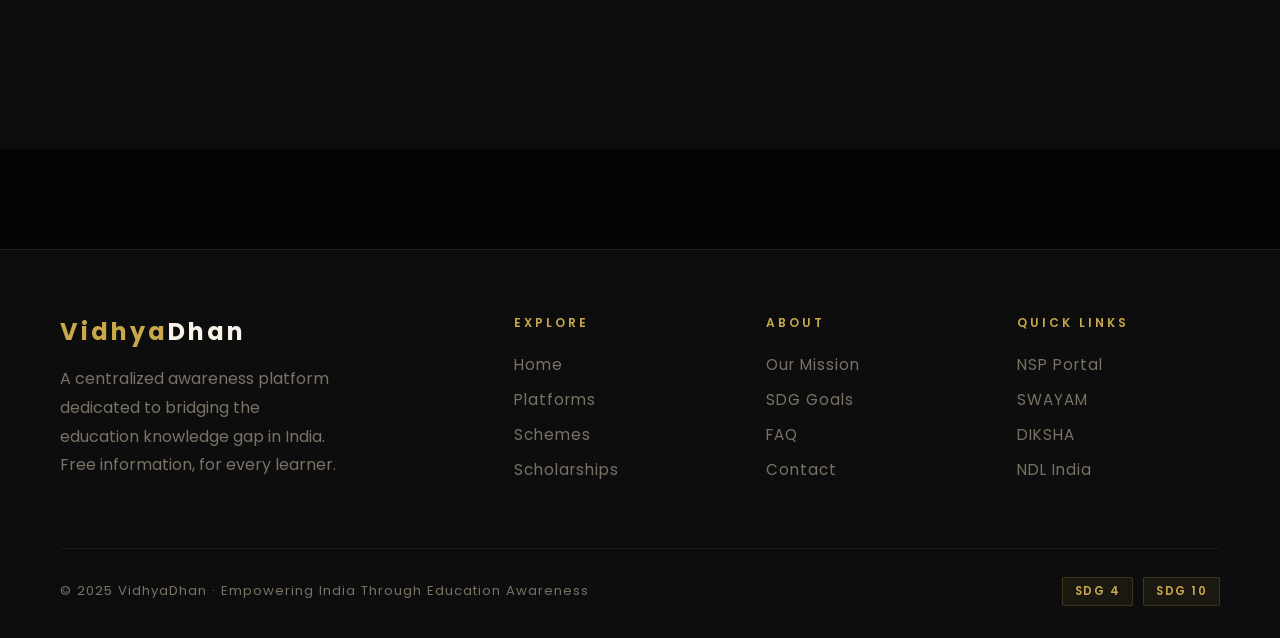
==== commit de9b6c92: "chore: migrate entire font system to Poppins" ====
--- a/about.html
+++ b/about.html
@@ -20,7 +20,7 @@
 .mission-text p { font-size: 1.1rem; color: var(--white-dim); line-height: 1.9; margin-bottom: 18px; }
 .mission-pull {
   font-size: clamp(1.3rem, 2.5vw, 1.8rem); color: var(--gold);
-  font-style: italic; font-family: 'Cormorant Garamond', serif; font-weight: 300;
+  font-style: italic; font-family: 'Poppins', sans-serif; font-weight: 300;
   border-left: 2px solid var(--gold); padding-left: 24px;
   line-height: 1.6; margin: 32px 0;
 }
@@ -34,8 +34,8 @@
 }
 .mv-row { display: flex; justify-content: space-between; align-items: center; padding: 18px 0; border-bottom: 1px solid rgba(255,255,255,0.05); }
 .mv-row:last-child { border-bottom: none; }
-.mv-label { font-family: 'Rajdhani', sans-serif; font-size: 0.82rem; color: var(--white-faint); letter-spacing: 1.5px; text-transform: uppercase; }
-.mv-value { font-family: 'Cinzel', serif; font-size: 1.4rem; font-weight: 700; color: var(--gold); }
+.mv-label { font-family: 'Poppins', sans-serif; font-size: 0.82rem; color: var(--white-faint); letter-spacing: 1.5px; text-transform: uppercase; }
+.mv-value { font-family: 'Poppins', sans-serif; font-size: 1.4rem; font-weight: 700; color: var(--gold); }
 
 /* SDG Section */
 .sdg-section { background: var(--black-2); padding: 96px 0; margin: 0; }
@@ -45,15 +45,15 @@
   transition: transform 0.3s;
 }
 .sdg-card:hover { transform: translateY(-4px); }
-.sdg-num { font-family: 'Cinzel', serif; font-size: 3.5rem; font-weight: 900; line-height: 1; margin-bottom: 12px; opacity: 0.15; position: absolute; top: 16px; right: 20px; }
-.sdg-card h3 { font-family: 'Rajdhani', sans-serif; font-size: 1rem; font-weight: 700; letter-spacing: 1px; margin-bottom: 12px; position: relative; z-index: 1; }
+.sdg-num { font-family: 'Poppins', sans-serif; font-size: 3.5rem; font-weight: 900; line-height: 1; margin-bottom: 12px; opacity: 0.15; position: absolute; top: 16px; right: 20px; }
+.sdg-card h3 { font-family: 'Poppins', sans-serif; font-size: 1rem; font-weight: 700; letter-spacing: 1px; margin-bottom: 12px; position: relative; z-index: 1; }
 .sdg-card p { font-size: 0.95rem; color: var(--white-faint); line-height: 1.7; position: relative; z-index: 1; }
 
 /* Values */
 .values-grid { display: grid; grid-template-columns: repeat(3, 1fr); gap: 20px; }
 .value-card { text-align: center; padding: 40px 28px; }
 .value-icon { font-size: 2.8rem; margin-bottom: 20px; display: block; }
-.value-card h3 { font-family: 'Rajdhani', sans-serif; font-size: 1.1rem; font-weight: 700; letter-spacing: 1px; color: var(--white); margin-bottom: 12px; }
+.value-card h3 { font-family: 'Poppins', sans-serif; font-size: 1.1rem; font-weight: 700; letter-spacing: 1px; color: var(--white); margin-bottom: 12px; }
 .value-card p { font-size: 0.97rem; color: var(--white-faint); line-height: 1.8; }
 
 /* FAQ */
@@ -64,7 +64,7 @@
 .contact-form input, .contact-form textarea, .contact-form select {
   width: 100%; padding: 14px 18px; margin-bottom: 14px;
   background: var(--black-4); border: 1px solid rgba(201,168,76,0.15);
-  color: var(--white); font-family: 'Cormorant Garamond', serif; font-size: 1rem;
+  color: var(--white); font-family: 'Poppins', sans-serif; font-size: 1rem;
   border-radius: 3px; outline: none; transition: border-color 0.3s;
 }
 .contact-form input:focus, .contact-form textarea:focus { border-color: var(--gold); }
@@ -72,7 +72,7 @@
 .contact-form input::placeholder, .contact-form textarea::placeholder { color: var(--white-faint); }
 .contact-info-item { display: flex; gap: 16px; align-items: flex-start; margin-bottom: 28px; }
 .ci-icon { font-size: 1.5rem; flex-shrink: 0; margin-top: 2px; }
-.ci-label { font-family: 'Rajdhani', sans-serif; font-size: 0.75rem; color: var(--gold); letter-spacing: 2px; text-transform: uppercase; margin-bottom: 4px; }
+.ci-label { font-family: 'Poppins', sans-serif; font-size: 0.75rem; color: var(--gold); letter-spacing: 2px; text-transform: uppercase; margin-bottom: 4px; }
 .ci-value { font-size: 1.05rem; color: var(--white-dim); line-height: 1.6; }
 
 @media (max-width: 900px) {
@@ -119,7 +119,7 @@
       <p>This is a <strong style="color:var(--white)">zero-cost, zero-profit awareness initiative</strong> aligned with India's commitment to SDG Goal 4: Quality Education for All.</p>
     </div>
     <div class="mission-visual reveal" data-delay="150">
-      <h4 style="font-family:'Rajdhani',sans-serif;font-size:0.78rem;letter-spacing:2.5px;color:var(--gold);text-transform:uppercase;margin-bottom:24px">Impact by Numbers</h4>
+      <h4 style="font-family:'Poppins',sans-serif;font-size:0.78rem;letter-spacing:2.5px;color:var(--gold);text-transform:uppercase;margin-bottom:24px">Impact by Numbers</h4>
       <div class="mv-row">
         <span class="mv-label">Free Platforms Catalogued</span>
         <span class="mv-value">15+</span>
--- a/style.css
+++ b/style.css
@@ -3,7 +3,7 @@
    Premium Black × Gold Education Portal
 ═══════════════════════════════════════════════════════════ */
 
-@import url('https://fonts.googleapis.com/css2?family=Cinzel:wght@400;600;700;900&family=Cormorant+Garamond:ital,wght@0,300;0,400;0,600;1,300;1,400&family=Rajdhani:wght@300;400;500;600;700&display=swap');
+@import url('https://fonts.googleapis.com/css2?family=Poppins:ital,wght@0,300;0,400;0,500;0,600;0,700;0,800;1,300;1,400&display=swap');
 
 :root {
   --gold:         #C9A84C;
@@ -33,7 +33,7 @@
 body {
   background: var(--black);
   color: var(--white);
-  font-family: 'Cormorant Garamond', Georgia, serif;
+  font-family: 'Poppins', sans-serif;
   overflow-x: hidden;
   min-height: 100vh;
 }
@@ -51,9 +51,9 @@
 ::-webkit-scrollbar-thumb { background: var(--gold-dark); border-radius: 2px; }
 
 /* ══════════ TYPOGRAPHY ══════════ */
-h1, h2, h3, h4 { font-family: 'Cinzel', serif; font-weight: 700; line-height: 1.2; }
-p, li, td, th { font-family: 'Cormorant Garamond', serif; }
-.label, .tag, .btn, nav a, .stat-num { font-family: 'Rajdhani', sans-serif; }
+h1, h2, h3, h4 { font-family: 'Poppins', sans-serif; font-weight: 700; line-height: 1.2; }
+p, li, td, th { font-family: 'Poppins', sans-serif; }
+.label, .tag, .btn, nav a, .stat-num { font-family: 'Poppins', sans-serif; }
 
 /* ══════════ NAVIGATION ══════════ */
 nav {
@@ -70,13 +70,13 @@
   backdrop-filter: blur(12px);
 }
 .nav-logo {
-  font-family: 'Cinzel', serif; font-size: 1.4rem; font-weight: 700;
+  font-family: 'Poppins', sans-serif; font-size: 1.4rem; font-weight: 700;
   color: var(--gold); text-decoration: none; letter-spacing: 3px;
 }
 .nav-logo span { color: var(--white); }
 .nav-links { display: flex; gap: 32px; list-style: none; align-items: center; }
 .nav-links a {
-  font-family: 'Rajdhani', sans-serif; font-size: 0.82rem; font-weight: 500;
+  font-family: 'Poppins', sans-serif; font-size: 0.82rem; font-weight: 500;
   color: var(--white-dim); text-decoration: none; letter-spacing: 2px;
   text-transform: uppercase; position: relative; transition: color 0.3s;
   padding-bottom: 3px;
@@ -120,7 +120,7 @@
 /* ══════════ SECTION HEADER ══════════ */
 .section-header { text-align: center; margin-bottom: 64px; }
 .section-eyebrow {
-  font-family: 'Rajdhani', sans-serif; font-size: 0.75rem; font-weight: 600;
+  font-family: 'Poppins', sans-serif; font-size: 0.75rem; font-weight: 600;
   color: var(--gold); letter-spacing: 4px; text-transform: uppercase;
   margin-bottom: 16px; display: block;
 }
@@ -140,7 +140,7 @@
   padding: 12px 32px; font-size: 0.82rem; font-weight: 600;
   letter-spacing: 2px; text-transform: uppercase; text-decoration: none;
   border: none; cursor: pointer; transition: all 0.3s; border-radius: 2px;
-  font-family: 'Rajdhani', sans-serif;
+  font-family: 'Poppins', sans-serif;
 }
 .btn-gold {
   background: linear-gradient(135deg, var(--gold-dark), var(--gold), var(--gold-light));
@@ -185,7 +185,7 @@
 /* ══════════ BADGE / TAG ══════════ */
 .badge {
   display: inline-block; padding: 4px 12px; border-radius: 2px;
-  font-family: 'Rajdhani', sans-serif; font-size: 0.72rem; font-weight: 600;
+  font-family: 'Poppins', sans-serif; font-size: 0.72rem; font-weight: 600;
   letter-spacing: 1.5px; text-transform: uppercase;
 }
 .badge-gold { background: rgba(201,168,76,0.12); color: var(--gold); border: 1px solid rgba(201,168,76,0.25); }
@@ -229,9 +229,10 @@
 }
 
 /* ══════════ TABLE ══════════ */
-.data-table { width: 100%; border-collapse: collapse; font-size: 1rem; }
+.table-responsive { width: 100%; overflow-x: auto; margin-bottom: 24px; }
+.data-table { width: 100%; border-collapse: collapse; font-size: 1rem; min-width: 600px; }
 .data-table thead th {
-  font-family: 'Rajdhani', sans-serif; font-size: 0.75rem; font-weight: 600;
+  font-family: 'Poppins', sans-serif; font-size: 0.75rem; font-weight: 600;
   letter-spacing: 2px; text-transform: uppercase; color: var(--gold);
   padding: 14px 20px; border-bottom: 1px solid rgba(201,168,76,0.3);
   text-align: left; background: var(--black-4);
@@ -240,7 +241,7 @@
 .data-table tbody tr:hover { background: rgba(201,168,76,0.04); }
 .data-table td { padding: 16px 20px; color: var(--white-dim); vertical-align: top; line-height: 1.6; }
 .data-table td strong { color: var(--white); font-weight: 600; }
-.data-table td a { color: var(--gold); text-decoration: none; font-family: 'Rajdhani', sans-serif; font-size: 0.85rem; letter-spacing: 1px; }
+.data-table td a { color: var(--gold); text-decoration: none; font-family: 'Poppins', sans-serif; font-size: 0.85rem; letter-spacing: 1px; }
 .data-table td a:hover { color: var(--gold-light); }
 
 /* ══════════ ACCORDION ══════════ */
@@ -254,7 +255,7 @@
   transition: background 0.3s;
 }
 .accordion-header:hover { background: var(--black-4); }
-.accordion-header h4 { font-size: 1.05rem; color: var(--white); font-family: 'Rajdhani', sans-serif; font-weight: 600; letter-spacing: 1px; }
+.accordion-header h4 { font-size: 1.05rem; color: var(--white); font-family: 'Poppins', sans-serif; font-weight: 600; letter-spacing: 1px; }
 .accordion-icon { color: var(--gold); font-size: 1.3rem; transition: transform 0.3s; flex-shrink: 0; }
 .accordion-item.open .accordion-icon { transform: rotate(45deg); }
 .accordion-body { max-height: 0; overflow: hidden; transition: max-height 0.4s ease; }
@@ -266,7 +267,7 @@
 .search-input {
   width: 100%; padding: 16px 52px 16px 20px;
   background: var(--black-3); border: 1px solid rgba(201,168,76,0.2);
-  color: var(--white); font-family: 'Rajdhani', sans-serif; font-size: 1rem;
+  color: var(--white); font-family: 'Poppins', sans-serif; font-size: 1rem;
   border-radius: 3px; outline: none; transition: border-color 0.3s;
   letter-spacing: 1px;
 }
@@ -287,20 +288,20 @@
 }
 .footer-brand { }
 .footer-logo {
-  font-family: 'Cinzel', serif; font-size: 1.5rem; font-weight: 700;
+  font-family: 'Poppins', sans-serif; font-size: 1.5rem; font-weight: 700;
   color: var(--gold); letter-spacing: 3px; margin-bottom: 16px; display: block;
 }
 .footer-logo span { color: var(--white); }
 .footer-desc { font-size: 1rem; color: var(--white-faint); line-height: 1.8; max-width: 280px; }
 .footer-col h5 {
-  font-family: 'Rajdhani', sans-serif; font-size: 0.75rem; font-weight: 600;
+  font-family: 'Poppins', sans-serif; font-size: 0.75rem; font-weight: 600;
   color: var(--gold); letter-spacing: 3px; text-transform: uppercase; margin-bottom: 20px;
 }
 .footer-col ul { list-style: none; }
 .footer-col ul li { margin-bottom: 10px; }
 .footer-col ul li a {
   color: var(--white-faint); text-decoration: none; font-size: 0.95rem;
-  transition: color 0.3s; font-family: 'Rajdhani', sans-serif; letter-spacing: 1px;
+  transition: color 0.3s; font-family: 'Poppins', sans-serif; letter-spacing: 1px;
 }
 .footer-col ul li a:hover { color: var(--gold); }
 .footer-bottom {
@@ -308,11 +309,11 @@
   padding-top: 28px; display: flex; align-items: center; justify-content: space-between;
   flex-wrap: wrap; gap: 12px;
 }
-.footer-copy { font-size: 0.82rem; color: var(--white-faint); font-family: 'Rajdhani', sans-serif; letter-spacing: 1px; }
+.footer-copy { font-size: 0.82rem; color: var(--white-faint); font-family: 'Poppins', sans-serif; letter-spacing: 1px; }
 .footer-sdg { display: flex; align-items: center; gap: 10px; }
 .sdg-badge {
   background: rgba(201,168,76,0.08); border: 1px solid rgba(201,168,76,0.2);
-  color: var(--gold); font-family: 'Rajdhani', sans-serif; font-size: 0.72rem;
+  color: var(--gold); font-family: 'Poppins', sans-serif; font-size: 0.72rem;
   font-weight: 600; letter-spacing: 1.5px; padding: 5px 12px; border-radius: 2px;
 }
 
@@ -324,6 +325,7 @@
 
 /* ══════════ GRID UTILITIES ══════════ */
 .grid-2 { display: grid; grid-template-columns: repeat(2, 1fr); gap: 24px; }
+.timeline-grid { gap: 80px; align-items: start; }
 .grid-3 { display: grid; grid-template-columns: repeat(3, 1fr); gap: 24px; }
 .grid-4 { display: grid; grid-template-columns: repeat(4, 1fr); gap: 24px; }
 
@@ -341,11 +343,19 @@
 }
 @media (max-width: 768px) {
   nav { padding: 16px 24px; }
-  .nav-links { display: none; flex-direction: column; position: absolute; top: 100%; left: 0; right: 0; background: var(--black-2); padding: 20px 24px; gap: 20px; border-bottom: 1px solid var(--gold-dim); }
-  .nav-links.open { display: flex; }
-  .nav-toggle { display: flex; }
+  .nav-links {
+    display: flex; flex-direction: column; position: fixed; top: 0; right: 0; bottom: 0; width: 280px; max-width: 80vw;
+    background: var(--black-2); padding: 80px 32px 32px; gap: 24px; border-left: 1px solid var(--gold-dim);
+    transform: translateX(100%); transition: transform 0.4s cubic-bezier(0.4, 0, 0.2, 1); z-index: 999;
+  }
+  .nav-links.open { transform: translateX(0); }
+  .nav-toggle { display: flex; z-index: 1001; }
+  .nav-toggle.open span:nth-child(1) { transform: translateY(6.5px) rotate(45deg); }
+  .nav-toggle.open span:nth-child(2) { opacity: 0; }
+  .nav-toggle.open span:nth-child(3) { transform: translateY(-6.5px) rotate(-45deg); }
   section { padding: 60px 24px; }
   .grid-2, .grid-3, .grid-4 { grid-template-columns: 1fr; }
+  .timeline-grid { gap: 48px; }
   .footer-grid { grid-template-columns: 1fr; }
   footer { padding: 48px 24px 28px; }
   .page-hero { padding: 100px 24px 60px; }
@@ -380,3 +390,21 @@
 }
 body.light-mode .scheme-card .scheme-detail, body.light-mode #checker-results { border-top-color: rgba(0,0,0,0.08); }
 body.light-mode .accordion-header { border-bottom: 1px solid rgba(0,0,0,0.05); }
+
+/* ---------- GOOGLE TRANSLATE ---------- */
+.skiptranslate iframe { display: none !important; }
+body { top: 0 !important; }
+#google_translate_element select {
+  background: var(--black-3);
+  color: var(--white);
+  border: 1px solid rgba(201,168,76,0.5);
+  border-radius: 4px;
+  padding: 4px 8px;
+  font-family: 'Poppins', sans-serif;
+  font-size: 0.85rem;
+  outline: none;
+}
+body.light-mode #google_translate_element select {
+  background: var(--black-3);
+  color: var(--white);
+}
